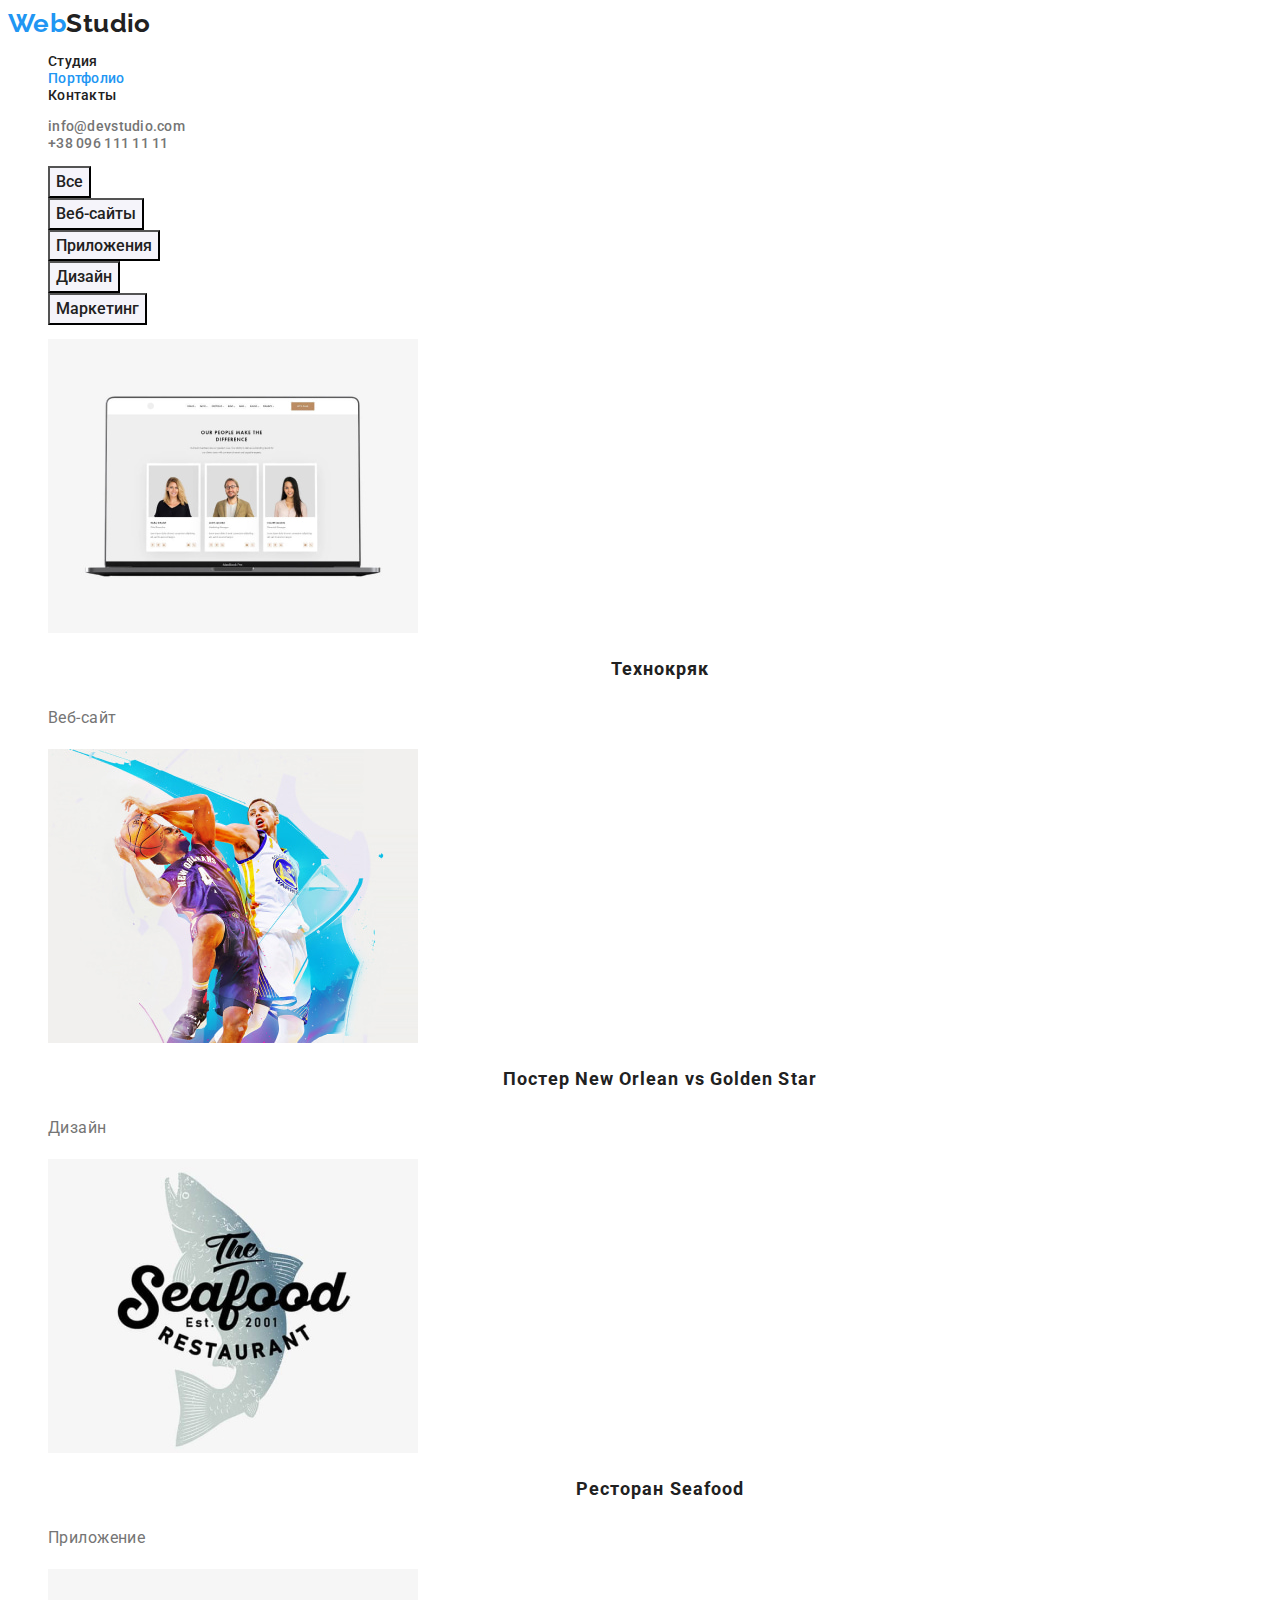
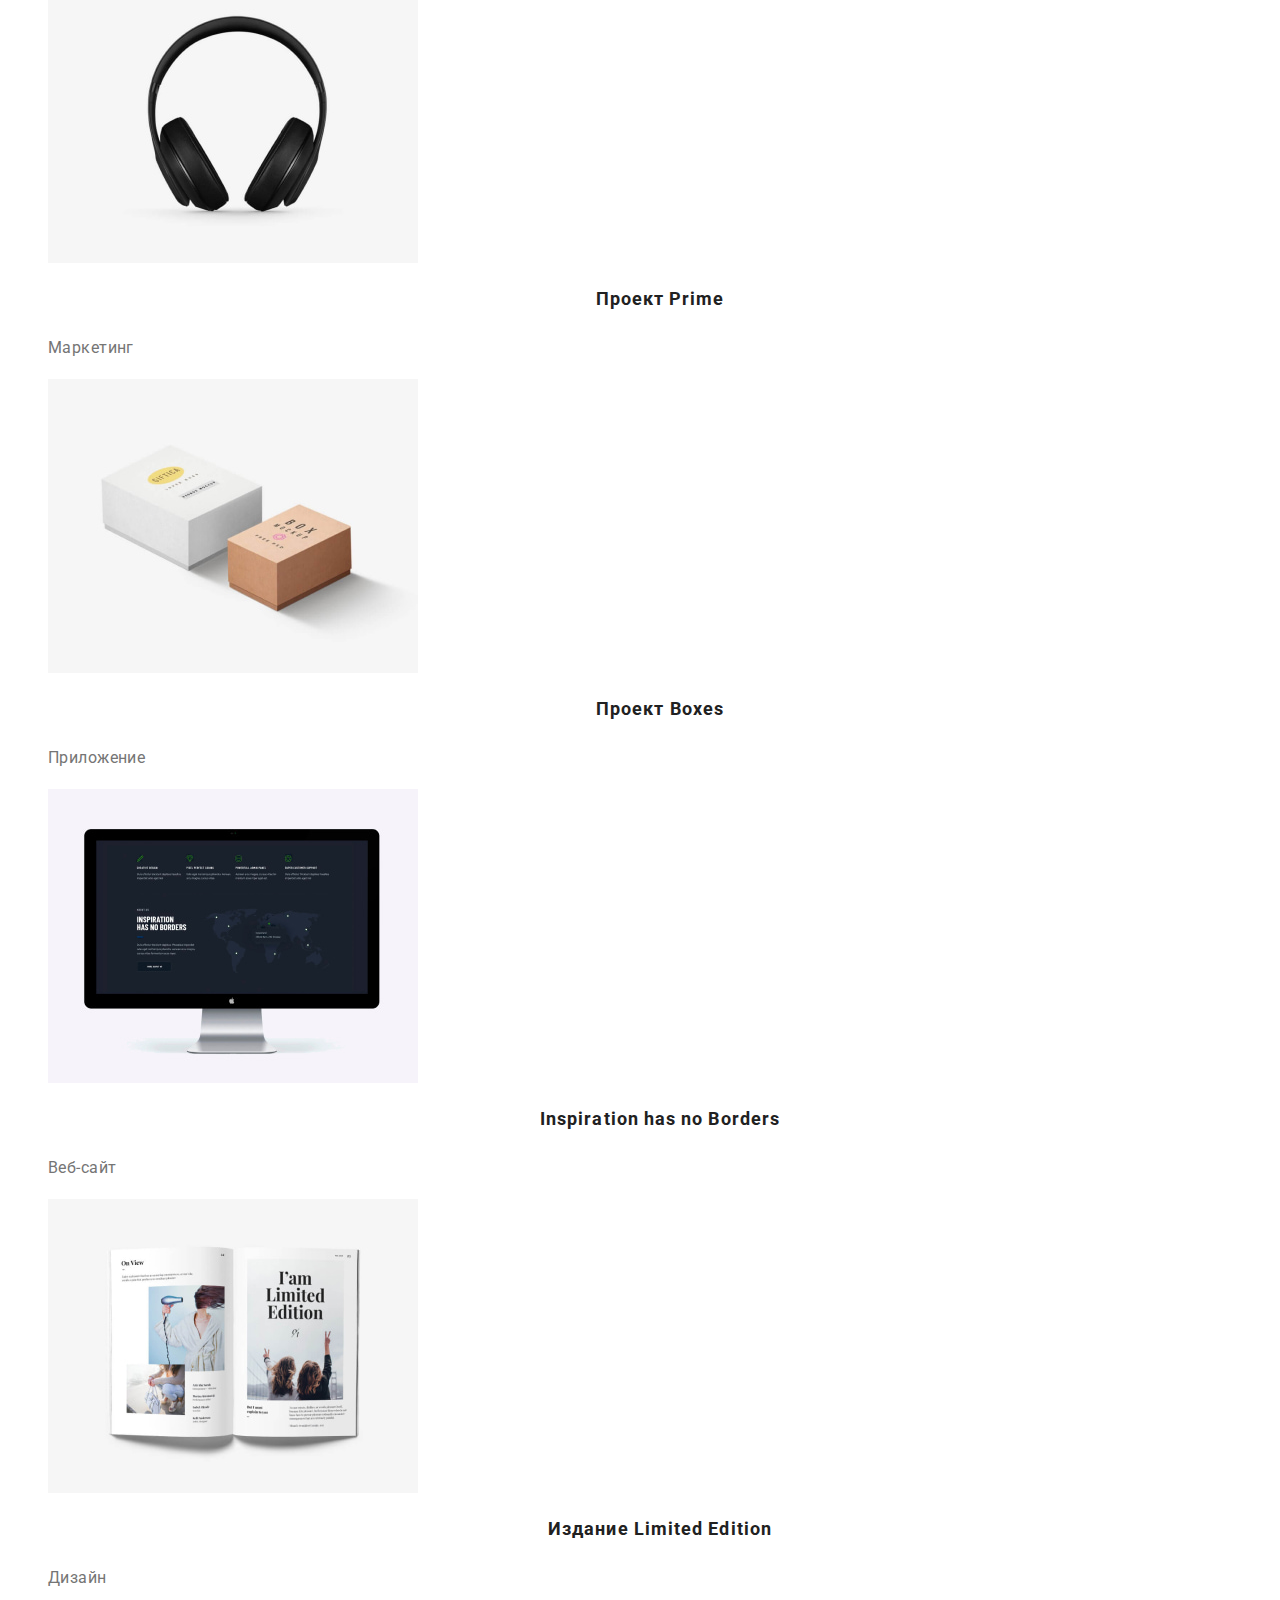
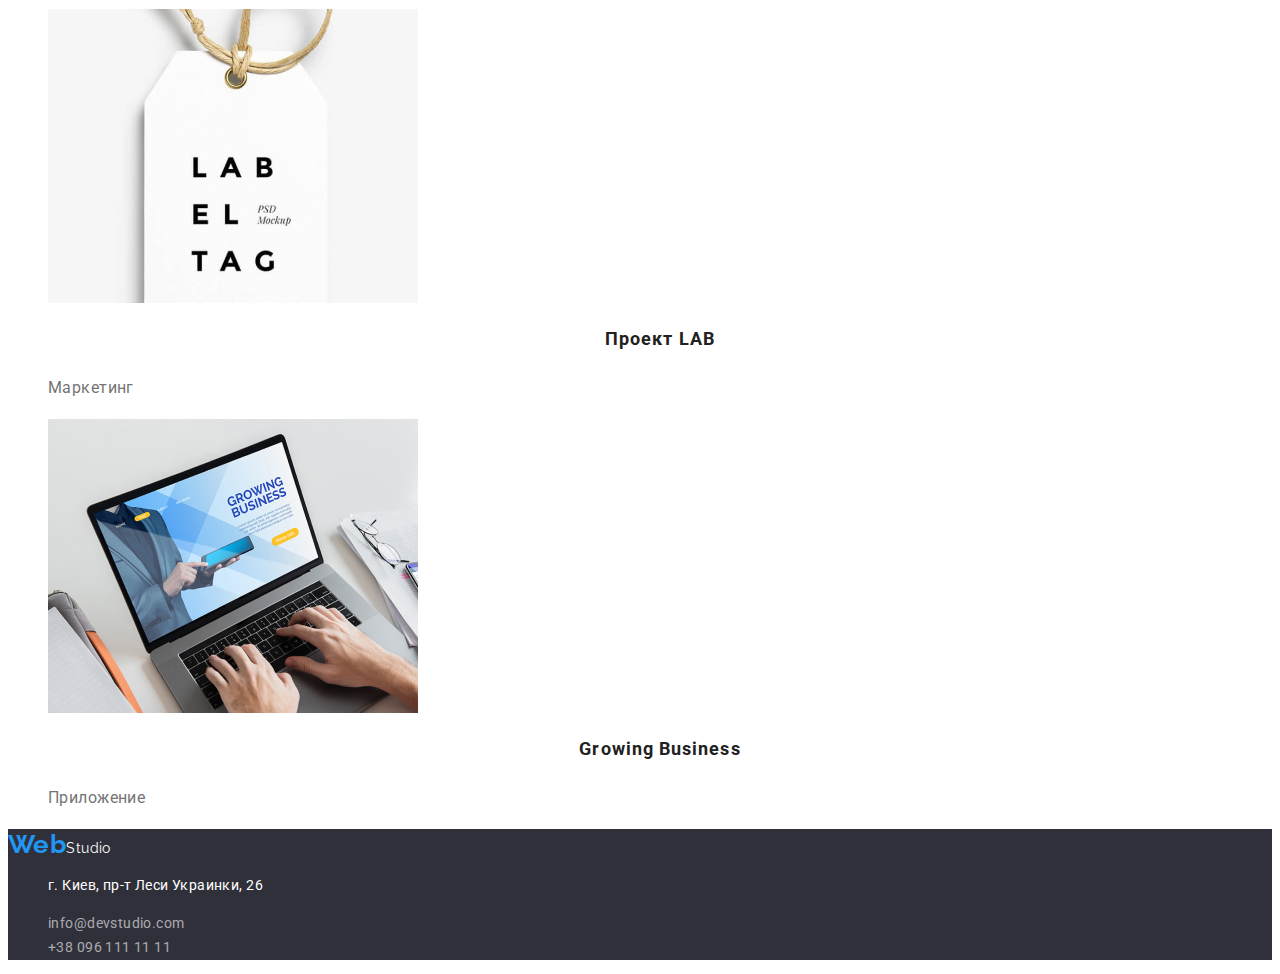
==== portfolio.html @ 13a6a0ce "HW2" ====
<!DOCTYPE html>
<html lang="ru">
<head>
    <meta charset="UTF-8">
    <meta http-equiv="X-UA-Compatible" content="IE=edge">
    <meta name="viewport" content="width=device-width, initial-scale=1.0">
    <title>Document</title>
    <link rel="preconnect" href="https://fonts.googleapis.com">
    <link rel="preconnect" href="https://fonts.gstatic.com" crossorigin>
    <link
        href="https://fonts.googleapis.com/css2?family=Montserrat:wght@400;700&family=Oleo+Script&family=Raleway:wght@700&family=Roboto:wght@400;500;700;900&display=swap"
        rel="stylesheet">
    <link rel="stylesheet" href="./css/style.css">
</head>
<body>
    <header class="page-header">
        <nav>
            <a href="./index.html" class="logo-header"><span class="logo-first-part">Web</span>Studio</a>
            <ul class="site-nav list">
                <li><a href="./index.html" class="link">Студия</a></li>
                <li><a href="" class="link current">Портфолио</a></li>
                <li><a href="" class="link">Контакты</a></li>
            </ul>
        </nav>
        <ul class="auth-nav list">
            <li><a href="mailto:info@devstudio.com" class="primary-button">info@devstudio.com</a></li>
            <li><a href="tel:+380961111111" class="primary-button">+38 096 111 11 11</a></li>
        </ul>
    </header>
    <main>
        <section class="main-section">
            <h1 hidden>Все виды работ</h1>
            <ul class="list">
                <li>
                    <button type="button" class="button-portfolio" >Все</button>
                </li>
                <li>
                    <button type="button" class="button-portfolio">Веб-сайты</button>
                </li>
                <li>
                    <button type="button" class="button-portfolio">Приложения</button>
                </li>
                <li>
                    <button type="button" class="button-portfolio">Дизайн</button>    
                </li>
                <li>
                    <button type="button" class="button-portfolio">Маркетинг</button>
                </li>
            </ul>
            <ul class="portfolio-examples list">
                <li>
                    <a>
                        <img src="./images/portfolio1.jpg" alt="Веб-сайт" width="370" height="294">
                        <h2 class="secondary-title">Технокряк</h2>
                        <p>Веб-сайт</p>
                    </a>
                </li>
                <li>
                    <a>
                        <img src="./images/portfolio2.jpg" alt="Дизайн постера" width="370" height="294">
                        <h2 class="secondary-title">Постер New Orlean vs Golden Star</h2>
                        <p>Дизайн</p>
                    </a>
                </li>
                <li>
                    <a>
                        <img src="./images/portfolio3.jpg" alt="Лого ресторана" width="370" height="294">
                        <h2 class="secondary-title">Ресторан Seafood</h2>
                        <p>Приложение</p>
                    </a>
                </li>
                <li>
                    <a>
                        <img src="./images/portfolio4.jpg" alt="Наушники" width="370" height="294">
                        <h2 class="secondary-title">Проект Prime</h2>
                        <p>Маркетинг</p>
                    </a>
                </li>
                <li>
                    <a>
                        <img src="./images/portfolio5.jpg" alt="Две коробки" width="370" height="294">
                        <h2 class="secondary-title">Проект Boxes</h2>
                        <p>Приложение</p>
                    </a>
                </li>
                <li>
                    <a>
                        <img src="./images/portfolio6.jpg" alt="Веб-сайт на экране" width="370" height="294">
                        <h2 class="secondary-title" lang="en">Inspiration has no Borders</h2>
                        <p>Веб-сайт</p>
                    </a>
                </li>
                <li>
                    <a>
                        <img src="./images/portfolio7.jpg" alt="Книга с илюстрациями" width="370" height="294">
                        <h2 class="secondary-title">Издание Limited Edition</h2>
                        <p>Дизайн</p>
                    </a>
                </li>
                <li>
                    <a>
                        <img src="./images/portfolio8.jpg" alt="Лого проекта" width="370" height="294">
                        <h2 class="secondary-title">Проект LAB</h2>
                        <p>Маркетинг</p>
                    </a>
                </li>
                <li>
                    <a>
                        <img src="./images/portfolio9.jpg" alt="Экран с видом приложения" width="370" height="294">
                        <h2 class="secondary-title" lang="en">Growing Business</h2>
                        <p>Приложение</p>
                    </a>
                </li>
            </ul>
        </section>
    </main>
    <footer class="page-footer">
        <a href="/" class="logo-footer"> <span class="logo-first-part">Web</span>Studio</a>
        <address>
            <ul class="address list">
                <li>
                    <p>г. Киев, пр-т Леси Украинки, 26</p>
                </li>
                <li><a href="mailto:info@devstudio.com" class="link">info@devstudio.com</a></li>
                <li><a href="tel:+380961111111" class="link">+38 096 111 11 11</a></li>
            </ul>
        </address>
    </footer>
</body>
</html>
---- css/style.css ----
/* Колір лого  color: #2196F3;*/
/* Колір в  посилань хедері 
color: #2196F3;       color: #757575;*/
/* Бекграунд background: #E5E5E5; background: #2F303A; */
/* Колір h1  color: #FFFFFF; */
/* Колір посилань у футері color: rgba(255, 255, 255, 0.6); */



:root {
  --primary-text-color: #757575;
  --title-text-color: #212121;
  --accent-color: #2196F3;
  --main-background-color: #FFFFFF;
  --grey-background-color: #2F303A;
  --button-background-color: #188CE8;
  --secondary-white-background-color: #F5F4FA;
}

body {
  color: var(--primary-text-color);
  background: var(--main-background-color);
  font-family: Roboto, sans-serif;
  font-size: 14px;
  letter-spacing: 0.03em;
  
}

.list, .list a, .page-footer a, .page-header a {
  list-style: none;
  text-decoration: none;
}


.page-header {
  background: var(--main-background-color);
}

.logo-header {
  color: var(--title-text-color);
 font-family: Raleway, sans-serif;
 font-weight: 700;
 font-size: 26px;
 line-height: 1.19;

}

.logo-first-part {
  color: var(--accent-color);
  font-family: Raleway, sans-serif;
  font-weight: 700;
  font-size: 26px;
  line-height: 1.19;  
}

.site-nav a {
 color: var(--title-text-color);
 font-weight: 500;
 line-height: 1.14;
 letter-spacing: 0.02em;
}

.site-nav .link.current {
  color: var(--accent-color);
}

.link:hover,
.link:focus {
  color: var(--accent-color);
}

.auth-nav a {
  color: var(--primary-text-color);
  font-weight: 500;
  letter-spacing: 0.02em;
}

.primary-button {
  color: var(--primary-text-color);
  font-family: inherit;
  font-weight: 500;
  font-size: 14;
  line-height: 1.14;
  letter-spacing: 0.02em;
}

.primary-button:hover,
.primary-button:focus {
  cursor: pointer;
  color: var(--accent-color);
}
/*Hero section*/

.hero-section{
  background: var(--grey-background-color);
}

.hero-title {
  color: var(--main-background-color);
  font-weight: 900;
  font-size: 44px;
  line-height: 1.36;
  text-align: center;
  letter-spacing: 0.06em;
  text-transform: uppercase;
}

.secondary-button {
  cursor: pointer;
  
  color: var(--main-background-color);
  background-color: var(--accent-color);
  font-family: inherit;
  font-weight: 700;
  font-size: 16px;
  line-height: 1.88;
  letter-spacing: 0.06em;
}

.secondary-button:hover{
  color: var(--main-background-color);
  background-color: var(--button-background-color);
  font-family: inherit;
}

/*Other sections*/

.secondary-title, .third-title {
  color: var(--title-text-color);
}

.secondary-title {
  font-weight: 700;
  font-size: 36px;
  line-height: 1.17;
  text-align: center;
}

.main-section .third-title{
  font-weight: 700;
 line-height: 16px;
 text-transform: uppercase;
}

.main-section p {
  line-height: 1.71;

}

.fourth-section {
  background: var(--secondary-white-background-color);
}

.team-list li {
  background: var(--main-background-color);
}

.fourth-section .third-title {
  font-weight: 500;
  font-size: 16px;
  line-height: 1.19;
  
}

.fourth-section p {
  font-size: 16px;
  line-height: 1.19;
  
}

.page-footer {
  background: var(--grey-background-color);
}

.address p {
 color: var(--main-background-color);
 line-height: 1.71;
}

.address a {
  color: rgba(255, 255, 255, 0.6);
  line-height: 1.71;
}

address {
  font-style: normal;
}

.logo-footer {
  color: var(--main-background-color);
  font-family: Raleway, sans-serif;
}


/*Portfolio*/

.button-portfolio {
  cursor: pointer;

  color: var(--title-text-color);
  background: var(--secondary-white-background-color);
  font-family: inherit;
  font-weight: 500;
  font-size: 16px;
  line-height: 1.62;
  text-align: center;
  
}

.portfolio-examples li {
  background: var(--main-background-color);
}

.portfolio-examples .secondary-title {
  font-weight: 700;
  font-size: 18px;
  line-height: 2;
  letter-spacing: 0.06em;
}

.portfolio-examples p {
  font-size: 16px;
  line-height: 1.88;
 
}
 
.button-portfolio:hover {
  color: var(--main-background-color);
  background-color: var(--accent-color);
}
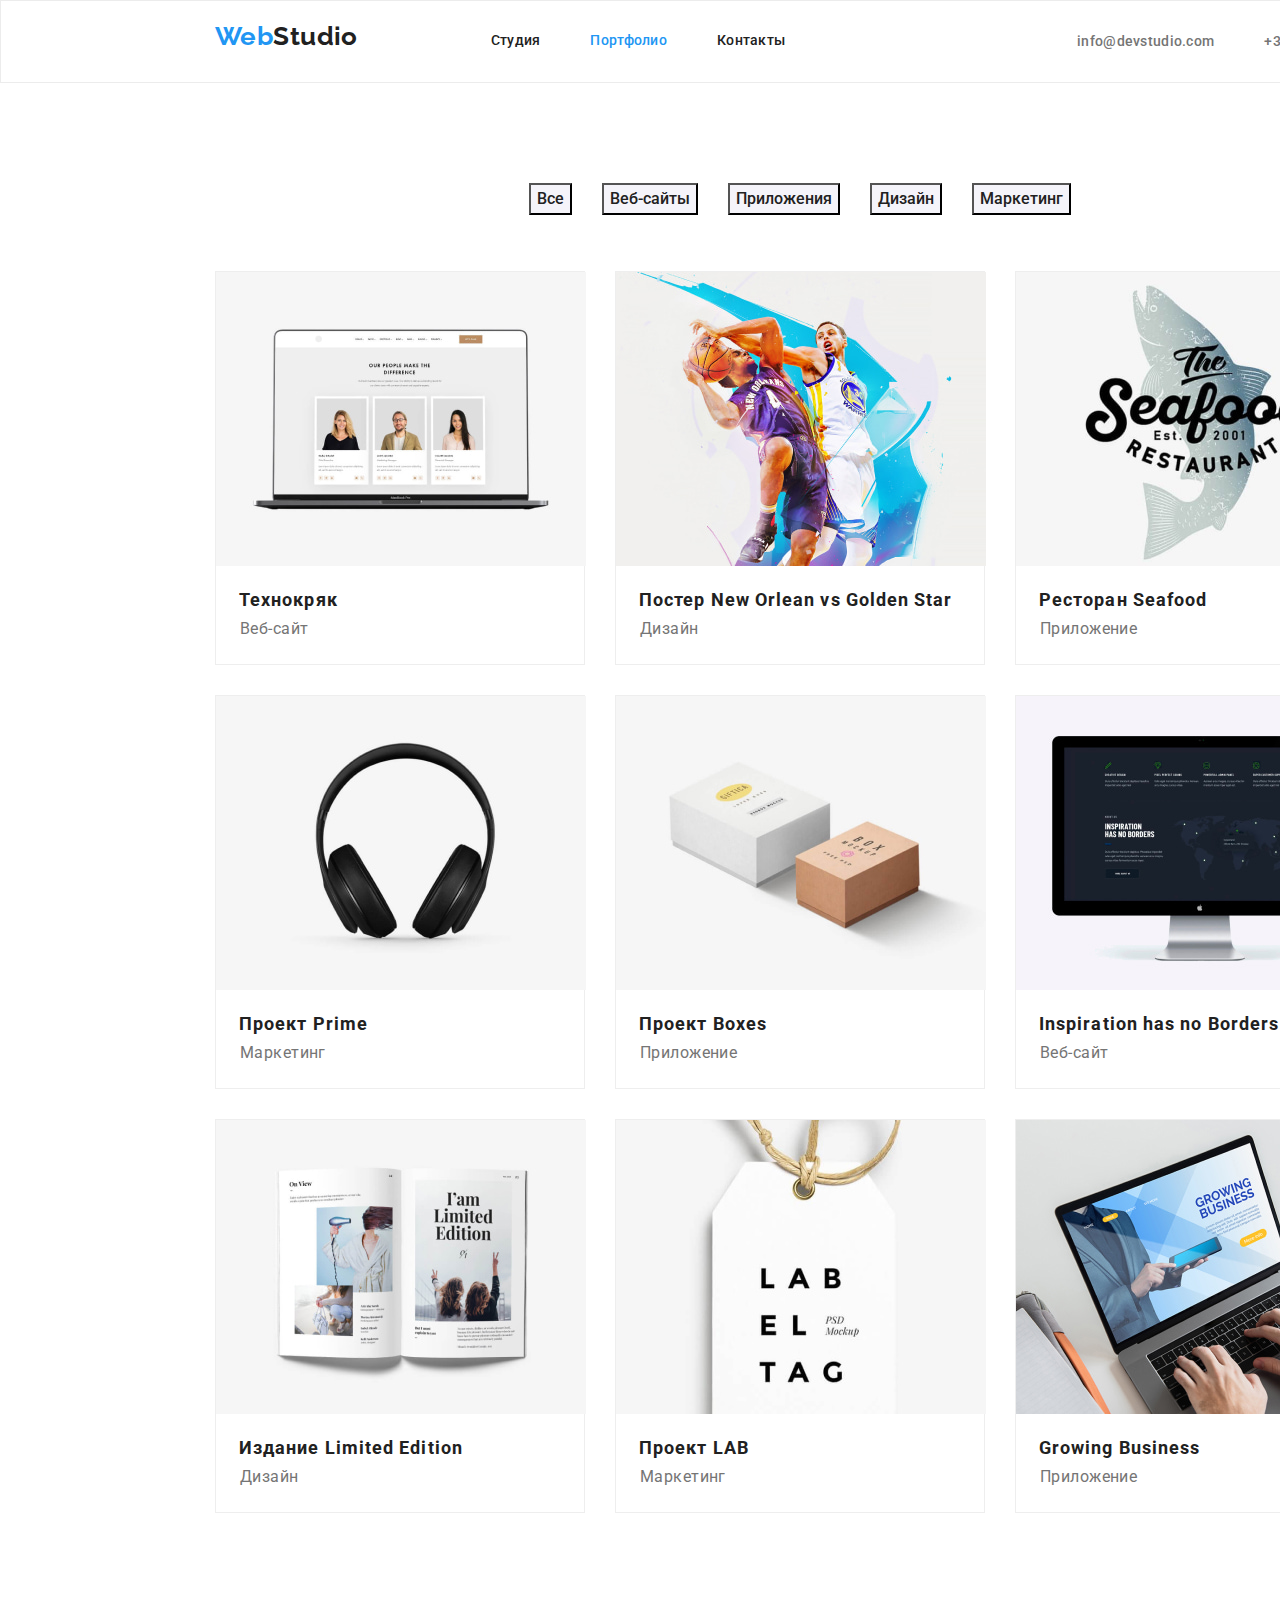
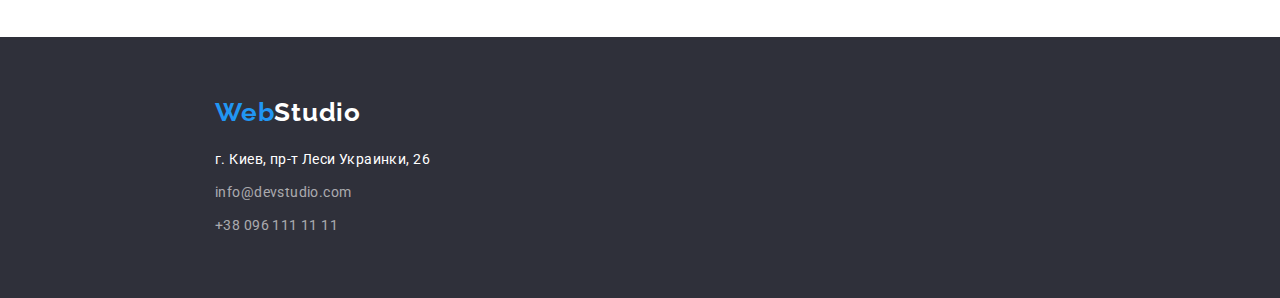
==== commit c22adccf: "Third hometask" ====
--- a/portfolio.html
+++ b/portfolio.html
@@ -7,120 +7,125 @@
     <title>Document</title>
     <link rel="preconnect" href="https://fonts.googleapis.com">
     <link rel="preconnect" href="https://fonts.gstatic.com" crossorigin>
-    <link
-        href="https://fonts.googleapis.com/css2?family=Montserrat:wght@400;700&family=Oleo+Script&family=Raleway:wght@700&family=Roboto:wght@400;500;700;900&display=swap"
-        rel="stylesheet">
+    <link href="https://fonts.googleapis.com/css2?family=Montserrat:wght@400;700&family=Raleway:wght@700&family=Roboto:wght@400;500;700;900&display=swap" rel="stylesheet">
+    <link rel="stylesheet" href="https://cdnjs.cloudflare.com/ajax/libs/modern-normalize/1.1.0/modern-normalize.min.css"
+        integrity="sha512-wpPYUAdjBVSE4KJnH1VR1HeZfpl1ub8YT/NKx4PuQ5NmX2tKuGu6U/JRp5y+Y8XG2tV+wKQpNHVUX03MfMFn9Q=="
+        crossorigin="anonymous" referrerpolicy="no-referrer" />
     <link rel="stylesheet" href="./css/style.css">
 </head>
 <body>
     <header class="page-header">
-        <nav>
-            <a href="./index.html" class="logo-header"><span class="logo-first-part">Web</span>Studio</a>
-            <ul class="site-nav list">
-                <li><a href="./index.html" class="link">Студия</a></li>
-                <li><a href="" class="link current">Портфолио</a></li>
-                <li><a href="" class="link">Контакты</a></li>
-            </ul>
-        </nav>
-        <ul class="auth-nav list">
-            <li><a href="mailto:info@devstudio.com" class="primary-button">info@devstudio.com</a></li>
-            <li><a href="tel:+380961111111" class="primary-button">+38 096 111 11 11</a></li>
-        </ul>
+                    <div class="container">
+                        <nav>
+                            <a href="./index.html" class="logo-header"><span class="logo-first-part">Web</span>Studio</a>
+                            <ul class="site-nav list">
+                                <li class="header-link"><a href="./index.html" class="link">Студия</a></li>
+                                <li class="header-link"><a href="" class="link current">Портфолио</a></li>
+                                <li class="header-link"><a href="" class="link">Контакты</a></li>
+                            </ul>
+                        </nav>
+                        <ul class="auth-nav list">
+                            <li class="auth-link"><a href="mailto:info@devstudio.com" class="primary-button">info@devstudio.com</a></li>
+                            <li class="auth-link"><a href="tel:+380961111111" class="primary-button">+38 096 111 11 11</a></li>
+                        </ul>
+                    </div>
     </header>
     <main>
-        <section class="main-section">
+        <section class="main-section portfolio">
             <h1 hidden>Все виды работ</h1>
-            <ul class="list">
-                <li>
-                    <button type="button" class="button-portfolio" >Все</button>
-                </li>
-                <li>
-                    <button type="button" class="button-portfolio">Веб-сайты</button>
-                </li>
-                <li>
-                    <button type="button" class="button-portfolio">Приложения</button>
-                </li>
-                <li>
-                    <button type="button" class="button-portfolio">Дизайн</button>    
-                </li>
-                <li>
-                    <button type="button" class="button-portfolio">Маркетинг</button>
-                </li>
-            </ul>
-            <ul class="portfolio-examples list">
-                <li>
-                    <a>
-                        <img src="./images/portfolio1.jpg" alt="Веб-сайт" width="370" height="294">
-                        <h2 class="secondary-title">Технокряк</h2>
-                        <p>Веб-сайт</p>
-                    </a>
-                </li>
-                <li>
-                    <a>
-                        <img src="./images/portfolio2.jpg" alt="Дизайн постера" width="370" height="294">
-                        <h2 class="secondary-title">Постер New Orlean vs Golden Star</h2>
-                        <p>Дизайн</p>
-                    </a>
-                </li>
-                <li>
-                    <a>
-                        <img src="./images/portfolio3.jpg" alt="Лого ресторана" width="370" height="294">
-                        <h2 class="secondary-title">Ресторан Seafood</h2>
-                        <p>Приложение</p>
-                    </a>
-                </li>
-                <li>
-                    <a>
-                        <img src="./images/portfolio4.jpg" alt="Наушники" width="370" height="294">
-                        <h2 class="secondary-title">Проект Prime</h2>
-                        <p>Маркетинг</p>
-                    </a>
-                </li>
-                <li>
-                    <a>
-                        <img src="./images/portfolio5.jpg" alt="Две коробки" width="370" height="294">
-                        <h2 class="secondary-title">Проект Boxes</h2>
-                        <p>Приложение</p>
-                    </a>
-                </li>
-                <li>
-                    <a>
-                        <img src="./images/portfolio6.jpg" alt="Веб-сайт на экране" width="370" height="294">
-                        <h2 class="secondary-title" lang="en">Inspiration has no Borders</h2>
-                        <p>Веб-сайт</p>
-                    </a>
-                </li>
-                <li>
-                    <a>
-                        <img src="./images/portfolio7.jpg" alt="Книга с илюстрациями" width="370" height="294">
-                        <h2 class="secondary-title">Издание Limited Edition</h2>
-                        <p>Дизайн</p>
-                    </a>
-                </li>
-                <li>
-                    <a>
-                        <img src="./images/portfolio8.jpg" alt="Лого проекта" width="370" height="294">
-                        <h2 class="secondary-title">Проект LAB</h2>
-                        <p>Маркетинг</p>
-                    </a>
-                </li>
-                <li>
-                    <a>
-                        <img src="./images/portfolio9.jpg" alt="Экран с видом приложения" width="370" height="294">
-                        <h2 class="secondary-title" lang="en">Growing Business</h2>
-                        <p>Приложение</p>
-                    </a>
-                </li>
-            </ul>
+            <div class="container">
+                <ul class="list portfolio">
+                    <li class="work-list">
+                        <button type="button" class="button-portfolio">Все</button>
+                    </li>
+                    <li class="work-list">
+                        <button type="button" class="button-portfolio">Веб-сайты</button>
+                    </li>
+                    <li class="work-list">
+                        <button type="button" class="button-portfolio">Приложения</button>
+                    </li>
+                    <li class="work-list">
+                        <button type="button" class="button-portfolio">Дизайн</button>
+                    </li>
+                    <li class="work-list">
+                        <button type="button" class="button-portfolio">Маркетинг</button>
+                    </li>
+                </ul>
+            </div>
+            <div class="container">
+                <ul class="portfolio-examples list">
+                    <li class="portfolio-item">
+                        <a>
+                            <img src="./images/portfolio1.jpg" alt="Веб-сайт" width="370" height="294">
+                            <h2 class="secondary-title portfolio">Технокряк</h2>
+                            <p>Веб-сайт</p>
+                        </a>
+                    </li>
+                    <li class="portfolio-item">
+                        <a>
+                            <img src="./images/portfolio2.jpg" alt="Дизайн постера" width="370" height="294">
+                            <h2 class="secondary-title portfolio">Постер New Orlean vs Golden Star</h2>
+                            <p>Дизайн</p>
+                        </a>
+                    </li>
+                    <li class="portfolio-item">
+                        <a>
+                            <img src="./images/portfolio3.jpg" alt="Лого ресторана" width="370" height="294">
+                            <h2 class="secondary-title portfolio">Ресторан Seafood</h2>
+                            <p>Приложение</p>
+                        </a>
+                    </li>
+                    <li class="portfolio-item">
+                        <a>
+                            <img src="./images/portfolio4.jpg" alt="Наушники" width="370" height="294">
+                            <h2 class="secondary-title portfolio">Проект Prime</h2>
+                            <p>Маркетинг</p>
+                        </a>
+                    </li>
+                    <li class="portfolio-item">
+                        <a>
+                            <img src="./images/portfolio5.jpg" alt="Две коробки" width="370" height="294">
+                            <h2 class="secondary-title portfolio">Проект Boxes</h2>
+                            <p>Приложение</p>
+                        </a>
+                    </li>
+                    <li class="portfolio-item">
+                        <a>
+                            <img src="./images/portfolio6.jpg" alt="Веб-сайт на экране" width="370" height="294">
+                            <h2 class="secondary-title portfolio" lang="en">Inspiration has no Borders</h2>
+                            <p>Веб-сайт</p>
+                        </a>
+                    </li>
+                    <li class="portfolio-item">
+                        <a>
+                            <img src="./images/portfolio7.jpg" alt="Книга с илюстрациями" width="370" height="294">
+                            <h2 class="secondary-title portfolio">Издание Limited Edition</h2>
+                            <p>Дизайн</p>
+                        </a>
+                    </li>
+                    <li class="portfolio-item">
+                        <a>
+                            <img src="./images/portfolio8.jpg" alt="Лого проекта" width="370" height="294">
+                            <h2 class="secondary-title portfolio">Проект LAB</h2>
+                            <p>Маркетинг</p>
+                        </a>
+                    </li>
+                    <li class="portfolio-item">
+                        <a>
+                            <img src="./images/portfolio9.jpg" alt="Экран с видом приложения" width="370" height="294">
+                            <h2 class="secondary-title portfolio" lang="en">Growing Business</h2>
+                            <p>Приложение</p>
+                        </a>
+                    </li>
+                </ul>
+            </div>
         </section>
     </main>
     <footer class="page-footer">
         <a href="/" class="logo-footer"> <span class="logo-first-part">Web</span>Studio</a>
         <address>
             <ul class="address list">
-                <li>
-                    <p>г. Киев, пр-т Леси Украинки, 26</p>
-                </li>
+                <li><p>г. Киев, пр-т Леси Украинки, 26</p></li>
                 <li><a href="mailto:info@devstudio.com" class="link">info@devstudio.com</a></li>
                 <li><a href="tel:+380961111111" class="link">+38 096 111 11 11</a></li>
             </ul>
--- a/css/style.css
+++ b/css/style.css
@@ -6,6 +6,15 @@
 /* Колір посилань у футері color: rgba(255, 255, 255, 0.6); */
 
 
+html {
+  box-sizing: border-box;
+}
+
+*,
+*::before,
+*::after {
+  box-sizing: inherit;
+}
 
 :root {
   --primary-text-color: #757575;
@@ -18,6 +27,8 @@
 }
 
 body {
+  margin: 0;
+  width: 1600px;
   color: var(--primary-text-color);
   background: var(--main-background-color);
   font-family: Roboto, sans-serif;
@@ -26,23 +37,43 @@
   
 }
 
-.list, .list a, .page-footer a, .page-header a {
-  list-style: none;
-  text-decoration: none;
-}
-
+ul,
+p {
+  margin: 0;
+}
 
 .page-header {
+  border: 1px solid #ECECEC;
   background: var(--main-background-color);
 }
 
+.container.header {
+  display: flex;
+  justify-content: center;
+  width: 1200px;
+  padding-left: 15px;
+  padding-right: 15px;
+  margin-left: auto;
+  margin-right: auto;
+  margin-bottom: 0;
+  align-items: center;
+} 
+
+nav {
+  display: flex;
+  align-items: baseline;
+} 
+
 .logo-header {
+  display: block;
+  margin-right: 93px;
+  margin-bottom: 25px;
+
   color: var(--title-text-color);
- font-family: Raleway, sans-serif;
- font-weight: 700;
- font-size: 26px;
- line-height: 1.19;
-
+  font-family: Raleway, sans-serif;
+  font-weight: 700;
+  font-size: 26px;
+  line-height: 1.19;
 }
 
 .logo-first-part {
@@ -50,14 +81,29 @@
   font-family: Raleway, sans-serif;
   font-weight: 700;
   font-size: 26px;
-  line-height: 1.19;  
-}
-
-.site-nav a {
- color: var(--title-text-color);
- font-weight: 500;
- line-height: 1.14;
- letter-spacing: 0.02em;
+  line-height: 1.19;
+}
+
+.site-nav {
+  display: flex;
+}
+
+.site-nav .header-link {
+  margin-right: 50px;
+}
+
+.site-nav .header-link:last-child {
+  margin-right: 0;
+}
+
+.site-nav .link {
+  display: block;
+  padding-top: 32px;
+  padding-bottom: 32px;
+  color: var(--title-text-color);
+  font-weight: 500;
+  line-height: 1.14;
+  letter-spacing: 0.02em;
 }
 
 .site-nav .link.current {
@@ -69,7 +115,32 @@
   color: var(--accent-color);
 }
 
-.auth-nav a {
+.list,
+.list a,
+.page-footer a,
+.page-header a {
+  list-style: none;
+  text-decoration: none;
+}
+
+.auth-nav {
+  display: flex;
+  margin-left: auto;
+}
+
+.auth-link {
+  margin-right: 50px;
+  margin-top: 0;
+  margin-bottom: 0;
+  padding-top: 32px;
+  padding-bottom: 32px;
+}
+
+.auth-link:last-child {
+  margin-right: 0;
+}
+
+.auth-nav .primary-button {
   color: var(--primary-text-color);
   font-weight: 500;
   letter-spacing: 0.02em;
@@ -88,14 +159,35 @@
 .primary-button:focus {
   cursor: pointer;
   color: var(--accent-color);
-}
+  padding-top: 32px;
+  padding-bottom: 32px;
+  
+}
+
+.main-nav {
+  background-color: aquamarine;
+  display: co;
+  align-items: center;
+  width: 1200px;
+  padding-left: 15px;
+  padding-right: 15px;
+}
+
 /*Hero section*/
 
-.hero-section{
+.hero-section {
+  padding-top: 200px;
   background: var(--grey-background-color);
 }
 
 .hero-title {
+  display: inline-block;
+  margin-top: 0;
+  margin-bottom: 30px;
+  margin-left: 452px;
+  margin-right: 452px;
+  text-align: center;
+
   color: var(--main-background-color);
   font-weight: 900;
   font-size: 44px;
@@ -103,10 +195,15 @@
   text-align: center;
   letter-spacing: 0.06em;
   text-transform: uppercase;
+  width: 696px;
 }
 
 .secondary-button {
+  margin-bottom: 200px;
+  margin-left: 700px;
+  margin-right: 700px;
   cursor: pointer;
+  border-radius: 4px;
   
   color: var(--main-background-color);
   background-color: var(--accent-color);
@@ -125,51 +222,178 @@
 
 /*Other sections*/
 
+.main-section.points {
+  padding-top: 94px;
+}
+
+.container {
+  display: flex;
+  justify-content: center;
+  width: 1200px;
+  padding-left: 15px;
+  padding-right: 15px;
+  margin-left: auto;
+  margin-right: auto;
+}
+
 .secondary-title, .third-title {
   color: var(--title-text-color);
 }
 
+.main-section .third-title {
+  font-weight: 700;
+  font-size: 14px;
+  line-height: 1.14;
+  text-transform: uppercase;
+
+}
+
+.third-title {
+  margin-top: 0;
+  margin-bottom: 10px;
+}
+
+.third-title:not(:last-child) {
+  margin-right: 30px;
+}
+
+.main-section .second-item {
+  line-height: 1.71;
+  margin-bottom: 94px;
+}
+
+.main-section .point {
+  display: flex;
+ margin-left: 0;
+ padding-left: 0;
+}
+
+.specifics {
+  width: 270px;
+  margin-right: 30px;
+  margin-left: 0;
+}
+
+.specifics:last-child {
+  margin-right: 0;
+}
 .secondary-title {
+  
   font-weight: 700;
   font-size: 36px;
   line-height: 1.17;
   text-align: center;
-}
-
-.main-section .third-title{
-  font-weight: 700;
- line-height: 16px;
- text-transform: uppercase;
-}
-
-.main-section p {
-  line-height: 1.71;
-
-}
+  width: 376px;
+  margin-top: 0;
+  margin-bottom: 50px;
+  margin-left: auto;
+  margin-right: auto;
+ /*margin-left: 612px;
+margin-right: 612px;
+padding-top: 94px;*/
+}
+
+.list.works {
+  padding: 0;
+  display: flex;
+  margin-left: auto;
+  margin-right: auto;
+}
+
+.list img {
+  margin-right: 30px;
+  margin-bottom:30px;
+}
+
+/*Fourth section*/
 
 .fourth-section {
+  padding-top: 94px;
   background: var(--secondary-white-background-color);
 }
 
+.secondary-title.studiia {
+ margin-top: 0;
+ margin-bottom: 50px;
+ margin-left: 668px;
+ margin-right: 668px;
+ width: 264px;
+
+}
+
+.team-list {
+  display: flex;
+  padding:0;
+}
+
 .team-list li {
+  margin-bottom: 94px;
+}
+
+.employee {
+  padding-top: 0;
+  width: 270px;
+  margin-top: 0;
+  margin-right: 30px;
   background: var(--main-background-color);
+  text-align: center;
+}
+
+.employee:last-child {
+  margin-right: 0;
 }
 
 .fourth-section .third-title {
   font-weight: 500;
   font-size: 16px;
   line-height: 1.19;
-  
+  margin-top: 0;
+  margin-bottom: 10px;
 }
 
 .fourth-section p {
   font-size: 16px;
   line-height: 1.19;
+  margin-bottom: 10px;
   
 }
 
+
+/*Footer*/
+
 .page-footer {
+  padding-top: 60px;
   background: var(--grey-background-color);
+}
+
+.logo-footer {
+  display: inline-block;
+  font-weight: 700;
+  font-size: 26px;
+  line-height: 1.19;
+  letter-spacing: 0.03em;
+  width: 145px;
+  margin-bottom: 20px;
+  margin-left: 215px;
+  margin-right: 1240px;
+  color: var(--main-background-color);
+  font-family: Raleway, sans-serif;
+}
+
+address {
+  font-style: normal;
+
+}
+
+.address {
+  padding-left: 0;
+  margin-top: 0;
+  margin-left: 215px;
+  margin-right: 1154px;
+  padding-bottom: 60px;
+}
+.address li:not(:last-child){
+  margin-bottom: 9px;
 }
 
 .address p {
@@ -177,23 +401,16 @@
  line-height: 1.71;
 }
 
-.address a {
+.address a { 
   color: rgba(255, 255, 255, 0.6);
   line-height: 1.71;
 }
 
-address {
-  font-style: normal;
-}
-
-.logo-footer {
-  color: var(--main-background-color);
-  font-family: Raleway, sans-serif;
-}
-
-
 /*Portfolio*/
 
+.main-section.portfolio {
+  padding-top: 100px;
+}
 .button-portfolio {
   cursor: pointer;
 
@@ -206,8 +423,53 @@
   text-align: center;
   
 }
+.list.portfolio {
+  display: flex;
+  justify-content: center;
+  padding-left: 0;
+  margin-left: auto;
+  margin-right: auto;
+
+}
+
+.work-list {
+  margin-right: 30px;
+  margin-bottom: 56px;
+  border-radius: 4px;
+}
+.work-list:last-child{
+  margin-right: 0;
+}
+
+.portfolio-examples.list {
+  display: flex;
+  flex-wrap: wrap;
+  justify-content: center;
+  padding: 0;
+  margin-bottom: 94px;
+
+}
+
+.portfolio-item {
+  margin-top: 0;
+  margin-right: 30px;
+  margin-bottom: 30px;
+  width: 370px;
+  border: 1px solid #EEEEEE
+}
+
+.portfolio-item:nth-child(3n){
+  margin-right: 0px;
+}
+
+.portfolio-item img {
+  margin-right: 0;
+  width: 370px;
+  margin-bottom: 20px;
+}
 
 .portfolio-examples li {
+  width: 370px;
   background: var(--main-background-color);
 }
 
@@ -221,9 +483,23 @@
 .portfolio-examples p {
   font-size: 16px;
   line-height: 1.88;
+  margin-bottom: 20px;
+  margin-left: 24px;
  
+  width: 322px;
 }
  
+.secondary-title.portfolio {
+
+  font-weight: 700;
+  font-size: 18px;
+  line-height: 1.17;
+  width: 322px;
+  margin-top: 0;
+  margin-bottom: 4px;
+  text-align: left;
+}
+
 .button-portfolio:hover {
   color: var(--main-background-color);
   background-color: var(--accent-color);
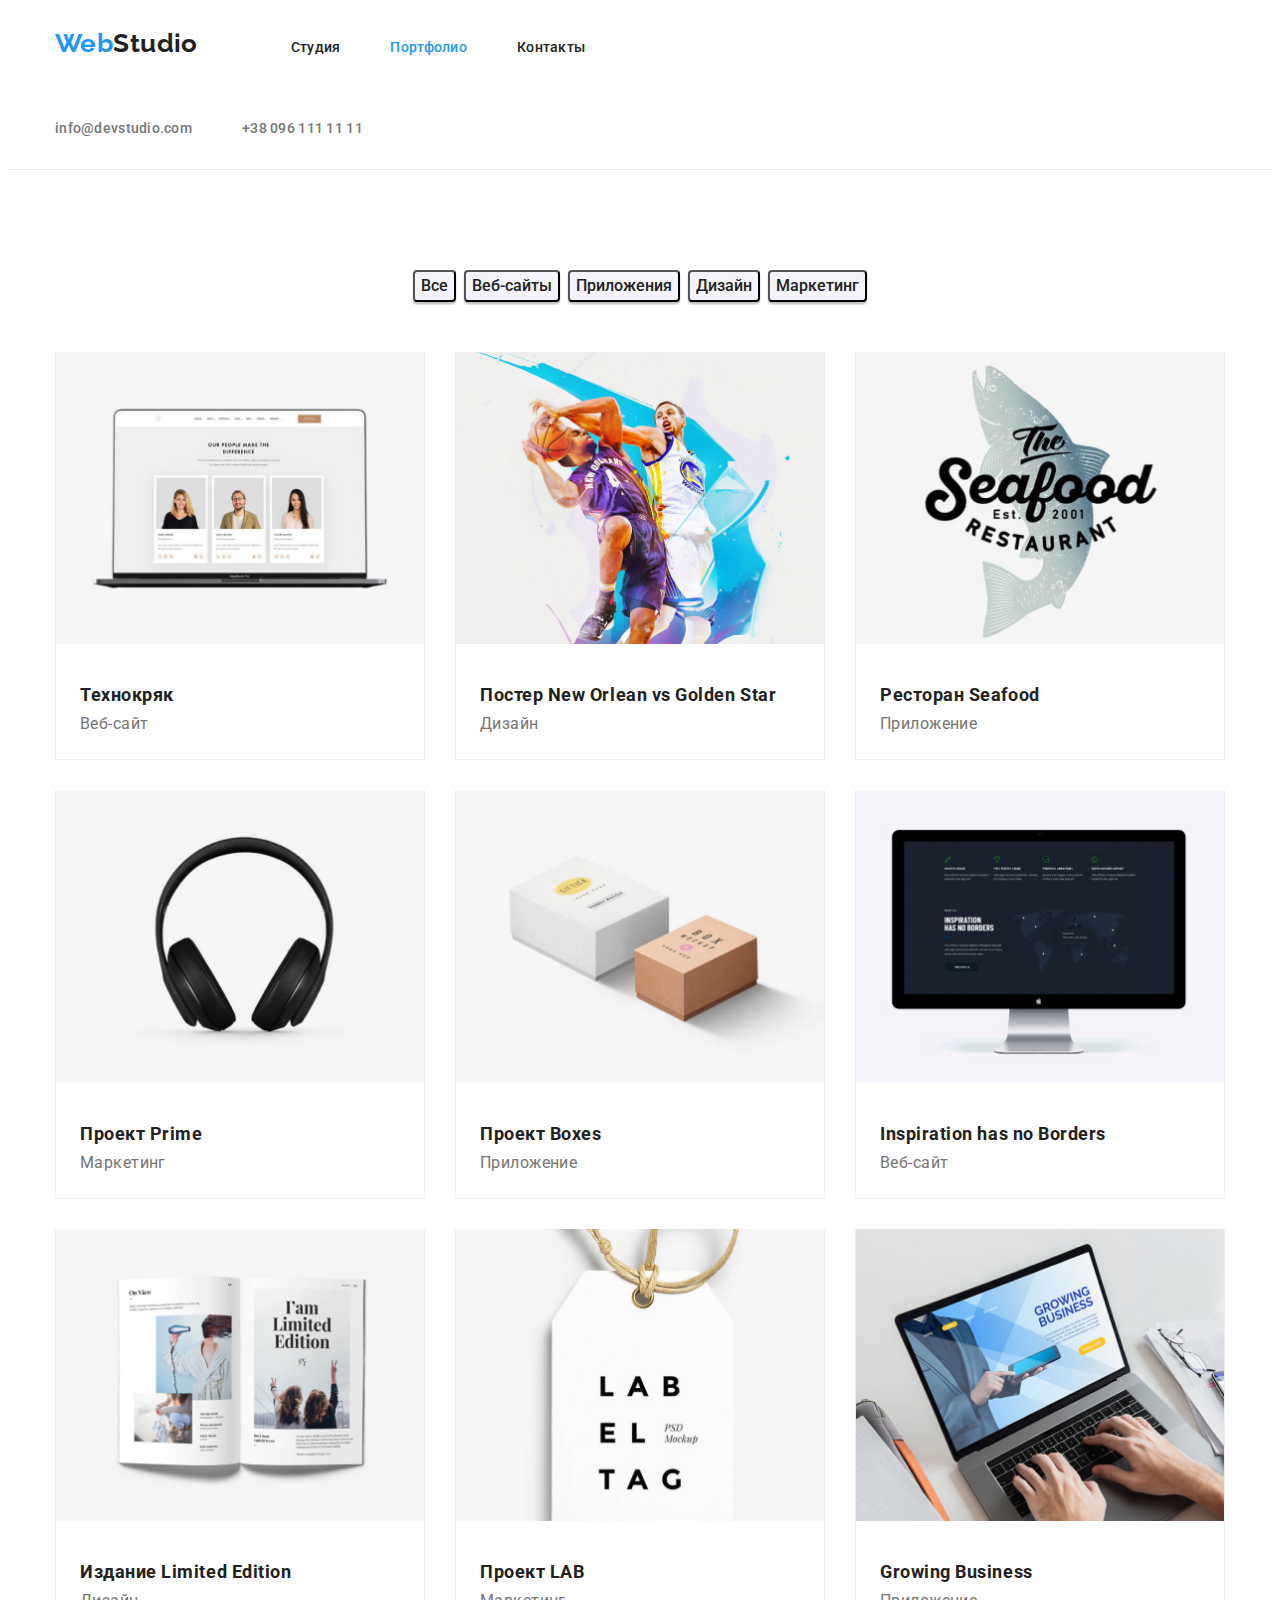
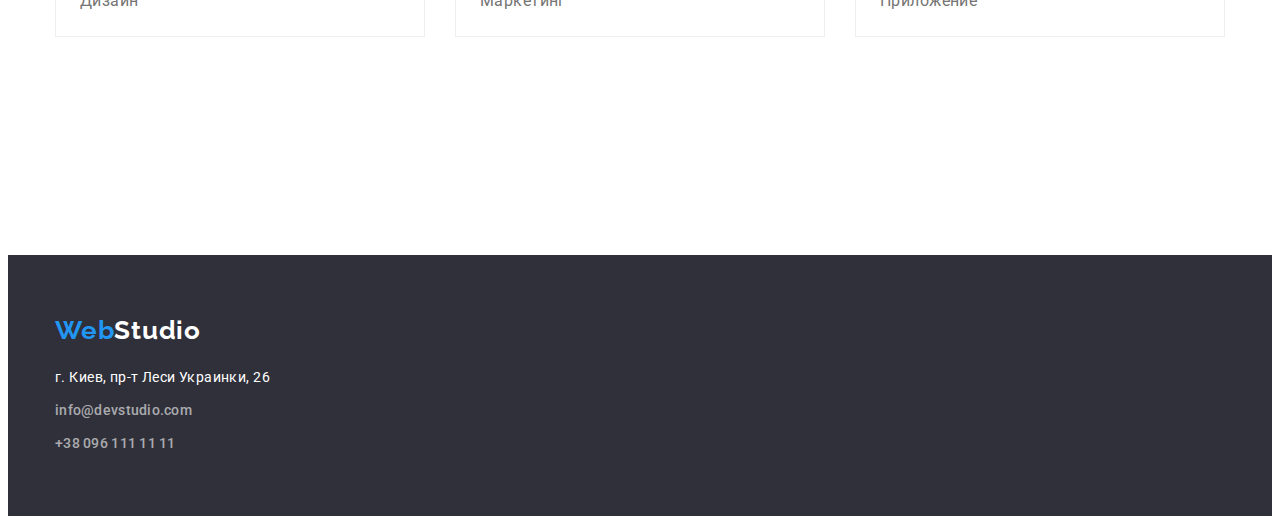
==== commit d7b31836: "дз 3 16.04" ====
--- a/portfolio.html
+++ b/portfolio.html
@@ -51,70 +51,86 @@
                         <button type="button" class="button-portfolio">Маркетинг</button>
                     </li>
                 </ul>
-            </div>
-            <div class="container">
                 <ul class="portfolio-examples list">
                     <li class="portfolio-item">
                         <a>
                             <img src="./images/portfolio1.jpg" alt="Веб-сайт" width="370" height="294">
-                            <h2 class="secondary-title portfolio">Технокряк</h2>
-                            <p>Веб-сайт</p>
+                            <div class="names">
+                                <h2 class="secondary-title portfolio">Технокряк</h2>
+                                <p>Веб-сайт</p>
+                            </div>
                         </a>
                     </li>
                     <li class="portfolio-item">
                         <a>
                             <img src="./images/portfolio2.jpg" alt="Дизайн постера" width="370" height="294">
-                            <h2 class="secondary-title portfolio">Постер New Orlean vs Golden Star</h2>
-                            <p>Дизайн</p>
+                            <div class="names">
+                                <h2 class="secondary-title portfolio">Постер New Orlean vs Golden Star</h2>
+                                <p>Дизайн</p>
+                            </div>
                         </a>
                     </li>
                     <li class="portfolio-item">
                         <a>
                             <img src="./images/portfolio3.jpg" alt="Лого ресторана" width="370" height="294">
-                            <h2 class="secondary-title portfolio">Ресторан Seafood</h2>
-                            <p>Приложение</p>
+                            <div class="names">
+                                <h2 class="secondary-title portfolio">Ресторан Seafood</h2>
+                                <p>Приложение</p>
+                            </div>
                         </a>
                     </li>
                     <li class="portfolio-item">
                         <a>
                             <img src="./images/portfolio4.jpg" alt="Наушники" width="370" height="294">
-                            <h2 class="secondary-title portfolio">Проект Prime</h2>
-                            <p>Маркетинг</p>
+                            <div class="names">
+                                <h2 class="secondary-title portfolio">Проект Prime</h2>
+                                <p>Маркетинг</p>
+                            </div>
                         </a>
                     </li>
                     <li class="portfolio-item">
                         <a>
                             <img src="./images/portfolio5.jpg" alt="Две коробки" width="370" height="294">
-                            <h2 class="secondary-title portfolio">Проект Boxes</h2>
-                            <p>Приложение</p>
+                            <div class="names">
+                                <h2 class="secondary-title portfolio">Проект Boxes</h2>
+                                <p>Приложение</p>
+                            </div>
                         </a>
                     </li>
                     <li class="portfolio-item">
                         <a>
                             <img src="./images/portfolio6.jpg" alt="Веб-сайт на экране" width="370" height="294">
-                            <h2 class="secondary-title portfolio" lang="en">Inspiration has no Borders</h2>
-                            <p>Веб-сайт</p>
+                            <div class="names">
+                                <h2 class="secondary-title portfolio" lang="en">Inspiration has no Borders</h2>
+                                <p>Веб-сайт</p>
+                            </div>
                         </a>
                     </li>
                     <li class="portfolio-item">
                         <a>
                             <img src="./images/portfolio7.jpg" alt="Книга с илюстрациями" width="370" height="294">
-                            <h2 class="secondary-title portfolio">Издание Limited Edition</h2>
-                            <p>Дизайн</p>
+                            <div class="names">
+                                <h2 class="secondary-title portfolio">Издание Limited Edition</h2>
+                                <p>Дизайн</p>
+                            </div>
                         </a>
                     </li>
                     <li class="portfolio-item">
                         <a>
                             <img src="./images/portfolio8.jpg" alt="Лого проекта" width="370" height="294">
-                            <h2 class="secondary-title portfolio">Проект LAB</h2>
-                            <p>Маркетинг</p>
+                            <div class="names">
+                                <h2 class="secondary-title portfolio">Проект LAB</h2>
+                                <p>Маркетинг</p>
+                            </div>
                         </a>
                     </li>
                     <li class="portfolio-item">
                         <a>
                             <img src="./images/portfolio9.jpg" alt="Экран с видом приложения" width="370" height="294">
-                            <h2 class="secondary-title portfolio" lang="en">Growing Business</h2>
-                            <p>Приложение</p>
+                            <div class="names">
+                                <h2 class="secondary-title portfolio" lang="en">Growing Business</h2>
+                                <p>Приложение</p>
+                            </div>
                         </a>
                     </li>
                 </ul>
@@ -122,14 +138,18 @@
         </section>
     </main>
     <footer class="page-footer">
-        <a href="/" class="logo-footer"> <span class="logo-first-part">Web</span>Studio</a>
-        <address>
-            <ul class="address list">
-                <li><p>г. Киев, пр-т Леси Украинки, 26</p></li>
-                <li><a href="mailto:info@devstudio.com" class="link">info@devstudio.com</a></li>
-                <li><a href="tel:+380961111111" class="link">+38 096 111 11 11</a></li>
-            </ul>
-        </address>
+        <div class="container">
+            <a href="/" class="logo-footer"> <span class="logo-first-part">Web</span>Studio</a>
+            <address>
+                <ul class="address list">
+                    <li>
+                        <p>г. Киев, пр-т Леси Украинки, 26</p>
+                    </li>
+                    <li><a href="mailto:info@devstudio.com" class="primary-button">info@devstudio.com</a></li>
+                    <li><a href="tel:+380961111111" class="primary-button">+38 096 111 11 11</a></li>
+                </ul>
+            </address>
+        </div>
     </footer>
 </body>
 </html>--- a/css/style.css
+++ b/css/style.css
@@ -27,37 +27,42 @@
 }
 
 body {
-  margin: 0;
-  width: 1600px;
+  
   color: var(--primary-text-color);
   background: var(--main-background-color);
   font-family: Roboto, sans-serif;
   font-size: 14px;
   letter-spacing: 0.03em;
-  
-}
-
-ul,
+
+}
+
+h1,
+h2,
+h3,
 p {
   margin: 0;
-}
-
+  padding: 0;
+}
+
+ul {
+  list-style: none;
+  margin: 0;
+  padding: 0;
+}
 .page-header {
-  border: 1px solid #ECECEC;
+  border-bottom: 1px solid #ECECEC;;
   background: var(--main-background-color);
 }
 
-.container.header {
-  display: flex;
-  justify-content: center;
+.container {
   width: 1200px;
   padding-left: 15px;
   padding-right: 15px;
   margin-left: auto;
   margin-right: auto;
-  margin-bottom: 0;
-  align-items: center;
-} 
+}
+
+
 
 nav {
   display: flex;
@@ -163,20 +168,19 @@
   padding-bottom: 32px;
   
 }
-
-.main-nav {
-  background-color: aquamarine;
-  display: co;
+/*.main-nav {
   align-items: center;
   width: 1200px;
   padding-left: 15px;
   padding-right: 15px;
-}
+}*/
 
 /*Hero section*/
 
 .hero-section {
   padding-top: 200px;
+  padding-bottom: 200px;
+  text-align: center;
   background: var(--grey-background-color);
 }
 
@@ -184,9 +188,8 @@
   display: inline-block;
   margin-top: 0;
   margin-bottom: 30px;
-  margin-left: 452px;
-  margin-right: 452px;
-  text-align: center;
+  margin-left: auto;
+  margin-right: auto;
 
   color: var(--main-background-color);
   font-weight: 900;
@@ -194,17 +197,14 @@
   line-height: 1.36;
   text-align: center;
   letter-spacing: 0.06em;
-  text-transform: uppercase;
   width: 696px;
 }
 
 .secondary-button {
-  margin-bottom: 200px;
-  margin-left: 700px;
-  margin-right: 700px;
+  align-items: center;
+  text-align: center;
   cursor: pointer;
-  border-radius: 4px;
-  
+
   color: var(--main-background-color);
   background-color: var(--accent-color);
   font-family: inherit;
@@ -212,6 +212,12 @@
   font-size: 16px;
   line-height: 1.88;
   letter-spacing: 0.06em;
+
+  width: 200px;
+  height: 50px;
+  border-radius: 4px;
+  box-shadow: 0px 4px 4px rgba(0, 0, 0, 0.15);
+
 }
 
 .secondary-button:hover{
@@ -222,18 +228,9 @@
 
 /*Other sections*/
 
-.main-section.points {
+.main-section {
   padding-top: 94px;
-}
-
-.container {
-  display: flex;
-  justify-content: center;
-  width: 1200px;
-  padding-left: 15px;
-  padding-right: 15px;
-  margin-left: auto;
-  margin-right: auto;
+  padding-bottom: 94px;
 }
 
 .secondary-title, .third-title {
@@ -257,10 +254,15 @@
   margin-right: 30px;
 }
 
+.activity {
+  padding-top: 0;
+}
+
 .main-section .second-item {
   line-height: 1.71;
-  margin-bottom: 94px;
-}
+  margin-bottom: 0;
+}
+
 
 .main-section .point {
   display: flex;
@@ -278,7 +280,6 @@
   margin-right: 0;
 }
 .secondary-title {
-  
   font-weight: 700;
   font-size: 36px;
   line-height: 1.17;
@@ -288,21 +289,22 @@
   margin-bottom: 50px;
   margin-left: auto;
   margin-right: auto;
- /*margin-left: 612px;
-margin-right: 612px;
-padding-top: 94px;*/
+
 }
 
 .list.works {
-  padding: 0;
-  display: flex;
-  margin-left: auto;
-  margin-right: auto;
+  display: flex;
+
+}
+
+img {
+  display: block;
+  max-width: 100%;
+  height: auto;
 }
 
 .list img {
   margin-right: 30px;
-  margin-bottom:30px;
 }
 
 /*Fourth section*/
@@ -313,10 +315,10 @@
 }
 
 .secondary-title.studiia {
- margin-top: 0;
+ text-align: center;
  margin-bottom: 50px;
- margin-left: 668px;
- margin-right: 668px;
+margin-left: auto;
+margin-right: auto;
  width: 264px;
 
 }
@@ -328,6 +330,11 @@
 
 .team-list li {
   margin-bottom: 94px;
+  box-shadow: 0px 1px 3px rgba(0, 0, 0, 0.12),
+  0px 1px 1px rgba(0, 0, 0, 0.14),
+  0px 2px 1px rgba(0, 0, 0, 0.2);
+  border-radius: 0px 0px 4px 4px;
+  
 }
 
 .employee {
@@ -341,6 +348,14 @@
 
 .employee:last-child {
   margin-right: 0;
+}
+
+.profession {
+ padding-top: 30px;
+ padding-bottom: 30px;
+/*margin-top: 30px;
+margin-bottom: 30px;*/
+ text-align: center;
 }
 
 .fourth-section .third-title {
@@ -363,6 +378,7 @@
 
 .page-footer {
   padding-top: 60px;
+  padding-bottom: 60px;
   background: var(--grey-background-color);
 }
 
@@ -372,10 +388,8 @@
   font-size: 26px;
   line-height: 1.19;
   letter-spacing: 0.03em;
-  width: 145px;
   margin-bottom: 20px;
-  margin-left: 215px;
-  margin-right: 1240px;
+  
   color: var(--main-background-color);
   font-family: Raleway, sans-serif;
 }
@@ -385,13 +399,6 @@
 
 }
 
-.address {
-  padding-left: 0;
-  margin-top: 0;
-  margin-left: 215px;
-  margin-right: 1154px;
-  padding-bottom: 60px;
-}
 .address li:not(:last-child){
   margin-bottom: 9px;
 }
@@ -422,7 +429,12 @@
   line-height: 1.62;
   text-align: center;
   
-}
+  box-shadow: 0px 3px 1px rgba(0, 0, 0, 0.1),
+  0px 1px 2px rgba(0, 0, 0, 0.08),
+  0px 2px 2px rgba(0, 0, 0, 0.12);
+  border-radius: 4px;
+}
+
 .list.portfolio {
   display: flex;
   justify-content: center;
@@ -433,8 +445,8 @@
 }
 
 .work-list {
-  margin-right: 30px;
-  margin-bottom: 56px;
+  margin-right: 8px;
+  margin-bottom: 50px;
   border-radius: 4px;
 }
 .work-list:last-child{
@@ -455,7 +467,9 @@
   margin-right: 30px;
   margin-bottom: 30px;
   width: 370px;
-  border: 1px solid #EEEEEE
+  border-left: 1px solid #EEEEEE;
+  border-right: 1px solid #EEEEEE;
+  border-bottom: 1px solid #EEEEEE;
 }
 
 .portfolio-item:nth-child(3n){
@@ -468,8 +482,14 @@
   margin-bottom: 20px;
 }
 
+.names {
+  padding-left: 24px;
+  padding-right: 24px;
+  padding-top: 20px;
+  padding-bottom: 20px;
+}
+
 .portfolio-examples li {
-  width: 370px;
   background: var(--main-background-color);
 }
 
@@ -483,10 +503,6 @@
 .portfolio-examples p {
   font-size: 16px;
   line-height: 1.88;
-  margin-bottom: 20px;
-  margin-left: 24px;
- 
-  width: 322px;
 }
  
 .secondary-title.portfolio {
@@ -494,10 +510,9 @@
   font-weight: 700;
   font-size: 18px;
   line-height: 1.17;
-  width: 322px;
-  margin-top: 0;
   margin-bottom: 4px;
   text-align: left;
+  letter-spacing: 0.03em;
 }
 
 .button-portfolio:hover {
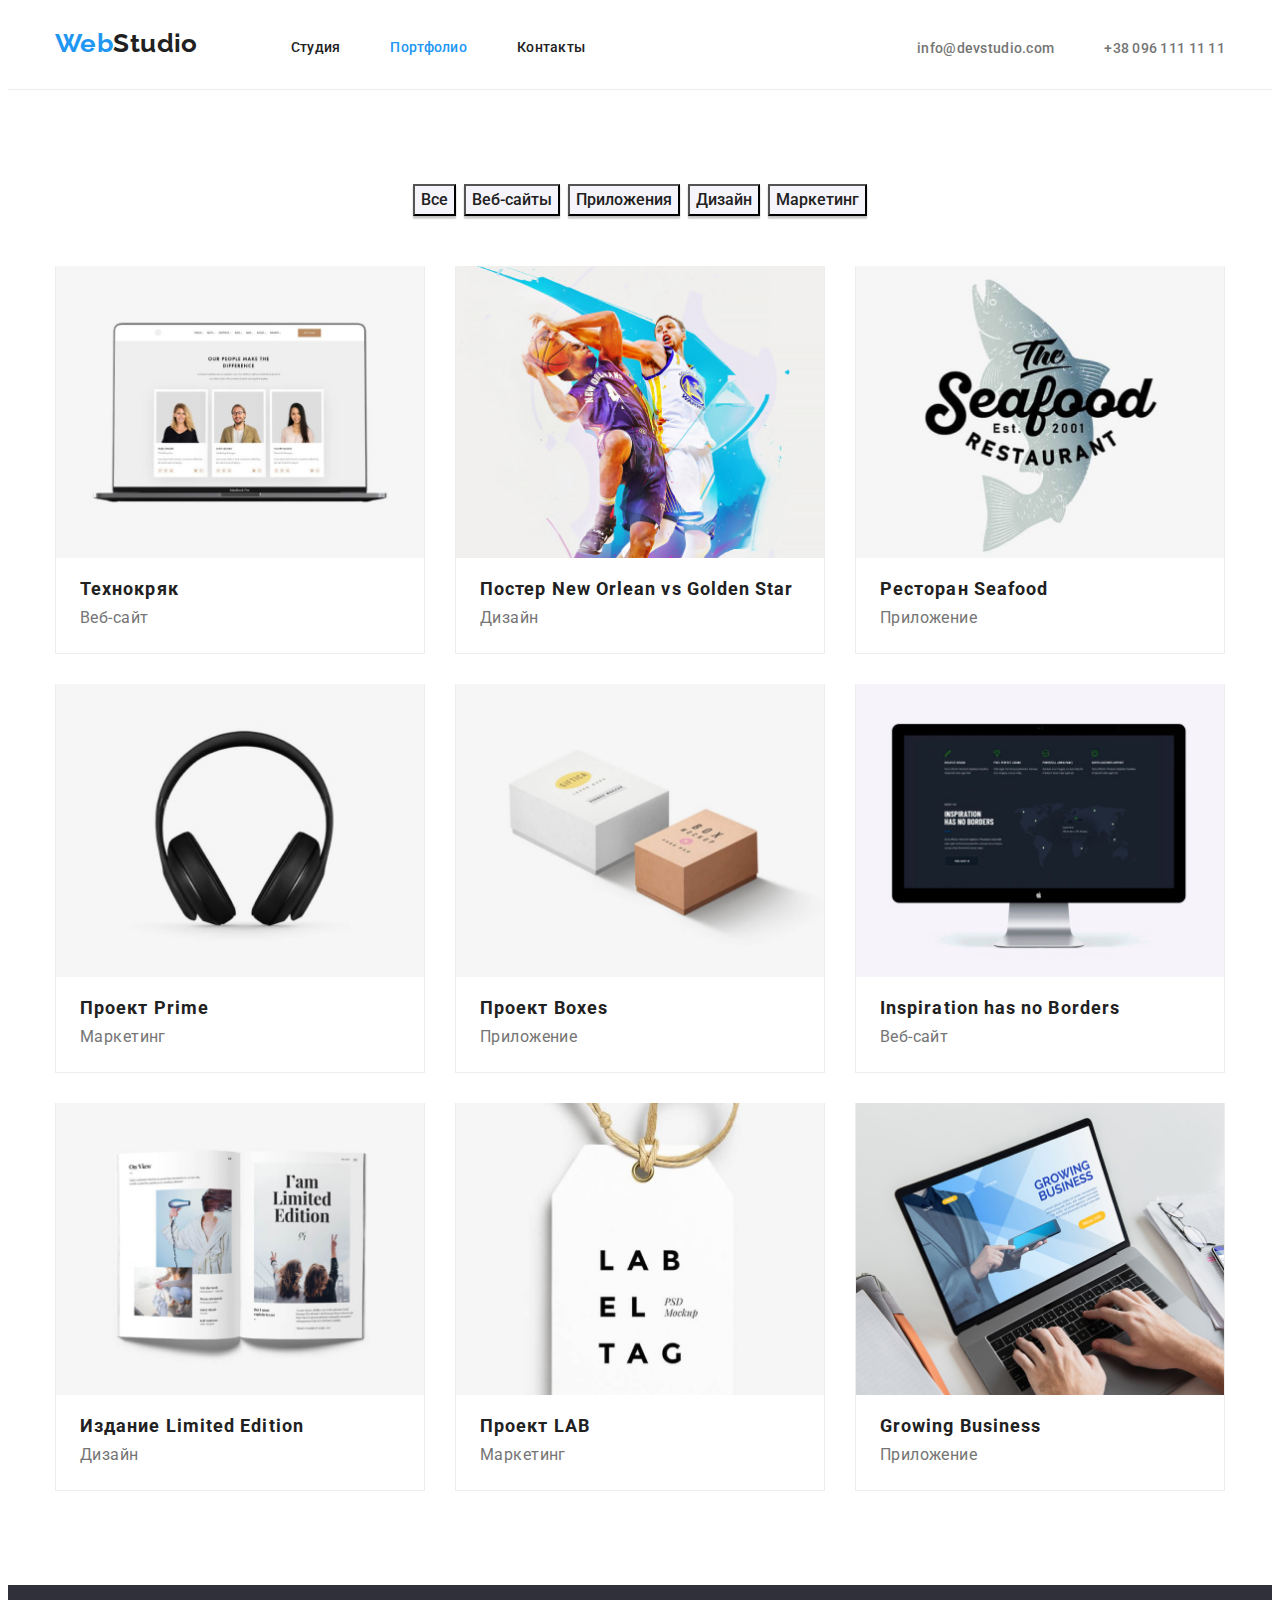
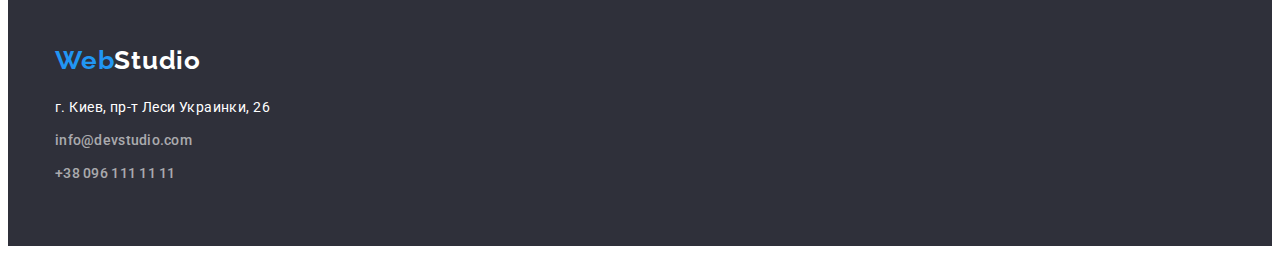
==== commit f5775b2e: "18/04" ====
--- a/portfolio.html
+++ b/portfolio.html
@@ -15,7 +15,7 @@
 </head>
 <body>
     <header class="page-header">
-                    <div class="container">
+                    <div class="container leader">
                         <nav>
                             <a href="./index.html" class="logo-header"><span class="logo-first-part">Web</span>Studio</a>
                             <ul class="site-nav list">
@@ -31,7 +31,7 @@
                     </div>
     </header>
     <main>
-        <section class="main-section portfolio">
+        <section class="main-section portfolio section">
             <h1 hidden>Все виды работ</h1>
             <div class="container">
                 <ul class="list portfolio">
--- a/css/style.css
+++ b/css/style.css
@@ -27,13 +27,13 @@
 }
 
 body {
-  
+
   color: var(--primary-text-color);
   background: var(--main-background-color);
   font-family: Roboto, sans-serif;
   font-size: 14px;
   letter-spacing: 0.03em;
-
+  
 }
 
 h1,
@@ -49,6 +49,11 @@
   margin: 0;
   padding: 0;
 }
+
+.section {
+  padding-top: 94px;
+  padding-bottom: 94px;
+}
 .page-header {
   border-bottom: 1px solid #ECECEC;;
   background: var(--main-background-color);
@@ -62,7 +67,9 @@
   margin-right: auto;
 }
 
-
+.leader {
+  display: flex;
+}
 
 nav {
   display: flex;
@@ -168,7 +175,7 @@
   padding-bottom: 32px;
   
 }
-/*.main-nav {
+/*.main-nav {;
   align-items: center;
   width: 1200px;
   padding-left: 15px;
@@ -185,8 +192,7 @@
 }
 
 .hero-title {
-  display: inline-block;
-  margin-top: 0;
+
   margin-bottom: 30px;
   margin-left: auto;
   margin-right: auto;
@@ -196,6 +202,7 @@
   font-size: 44px;
   line-height: 1.36;
   text-align: center;
+  text-transform: uppercase;
   letter-spacing: 0.06em;
   width: 696px;
 }
@@ -212,10 +219,9 @@
   font-size: 16px;
   line-height: 1.88;
   letter-spacing: 0.06em;
-
+  border: none;
   width: 200px;
   height: 50px;
-  border-radius: 4px;
   box-shadow: 0px 4px 4px rgba(0, 0, 0, 0.15);
 
 }
@@ -233,10 +239,6 @@
   padding-bottom: 94px;
 }
 
-.secondary-title, .third-title {
-  color: var(--title-text-color);
-}
-
 .main-section .third-title {
   font-weight: 700;
   font-size: 14px;
@@ -246,28 +248,25 @@
 }
 
 .third-title {
+  color: var(--title-text-color);
   margin-top: 0;
   margin-bottom: 10px;
 }
 
-.third-title:not(:last-child) {
-  margin-right: 30px;
-}
-
 .activity {
+
   padding-top: 0;
 }
 
 .main-section .second-item {
   line-height: 1.71;
-  margin-bottom: 0;
+
 }
 
 
 .main-section .point {
   display: flex;
- margin-left: 0;
- padding-left: 0;
+
 }
 
 .specifics {
@@ -280,16 +279,12 @@
   margin-right: 0;
 }
 .secondary-title {
+  color: var(--title-text-color);
   font-weight: 700;
   font-size: 36px;
   line-height: 1.17;
   text-align: center;
-  width: 376px;
-  margin-top: 0;
   margin-bottom: 50px;
-  margin-left: auto;
-  margin-right: auto;
-
 }
 
 .list.works {
@@ -303,33 +298,28 @@
   height: auto;
 }
 
-.list img {
-  margin-right: 30px;
-}
+.photos:not(:last-child) {
+  margin-right: 30px ;
+}
+
 
 /*Fourth section*/
 
 .fourth-section {
-  padding-top: 94px;
   background: var(--secondary-white-background-color);
 }
 
 .secondary-title.studiia {
  text-align: center;
  margin-bottom: 50px;
-margin-left: auto;
-margin-right: auto;
- width: 264px;
 
 }
 
 .team-list {
   display: flex;
-  padding:0;
 }
 
 .team-list li {
-  margin-bottom: 94px;
   box-shadow: 0px 1px 3px rgba(0, 0, 0, 0.12),
   0px 1px 1px rgba(0, 0, 0, 0.14),
   0px 2px 1px rgba(0, 0, 0, 0.2);
@@ -338,9 +328,7 @@
 }
 
 .employee {
-  padding-top: 0;
-  width: 270px;
-  margin-top: 0;
+
   margin-right: 30px;
   background: var(--main-background-color);
   text-align: center;
@@ -362,7 +350,6 @@
   font-weight: 500;
   font-size: 16px;
   line-height: 1.19;
-  margin-top: 0;
   margin-bottom: 10px;
 }
 
@@ -415,9 +402,7 @@
 
 /*Portfolio*/
 
-.main-section.portfolio {
-  padding-top: 100px;
-}
+
 .button-portfolio {
   cursor: pointer;
 
@@ -432,13 +417,13 @@
   box-shadow: 0px 3px 1px rgba(0, 0, 0, 0.1),
   0px 1px 2px rgba(0, 0, 0, 0.08),
   0px 2px 2px rgba(0, 0, 0, 0.12);
-  border-radius: 4px;
+  
 }
 
 .list.portfolio {
   display: flex;
   justify-content: center;
-  padding-left: 0;
+  margin-bottom: 50px;
   margin-left: auto;
   margin-right: auto;
 
@@ -446,7 +431,6 @@
 
 .work-list {
   margin-right: 8px;
-  margin-bottom: 50px;
   border-radius: 4px;
 }
 .work-list:last-child{
@@ -456,33 +440,29 @@
 .portfolio-examples.list {
   display: flex;
   flex-wrap: wrap;
-  justify-content: center;
-  padding: 0;
-  margin-bottom: 94px;
+  list-style: none;
+  margin-right: -30px;
+  margin-bottom: -30px;
 
 }
 
 .portfolio-item {
-  margin-top: 0;
+  flex-basis: calc((100% - 90px) / 3);
   margin-right: 30px;
   margin-bottom: 30px;
-  width: 370px;
   border-left: 1px solid #EEEEEE;
   border-right: 1px solid #EEEEEE;
   border-bottom: 1px solid #EEEEEE;
+  background: #FFFFFF;
 }
 
 .portfolio-item:nth-child(3n){
   margin-right: 0px;
 }
 
-.portfolio-item img {
-  margin-right: 0;
-  width: 370px;
-  margin-bottom: 20px;
-}
 
 .names {
+
   padding-left: 24px;
   padding-right: 24px;
   padding-top: 20px;
@@ -512,7 +492,7 @@
   line-height: 1.17;
   margin-bottom: 4px;
   text-align: left;
-  letter-spacing: 0.03em;
+  letter-spacing: 0.06em;
 }
 
 .button-portfolio:hover {
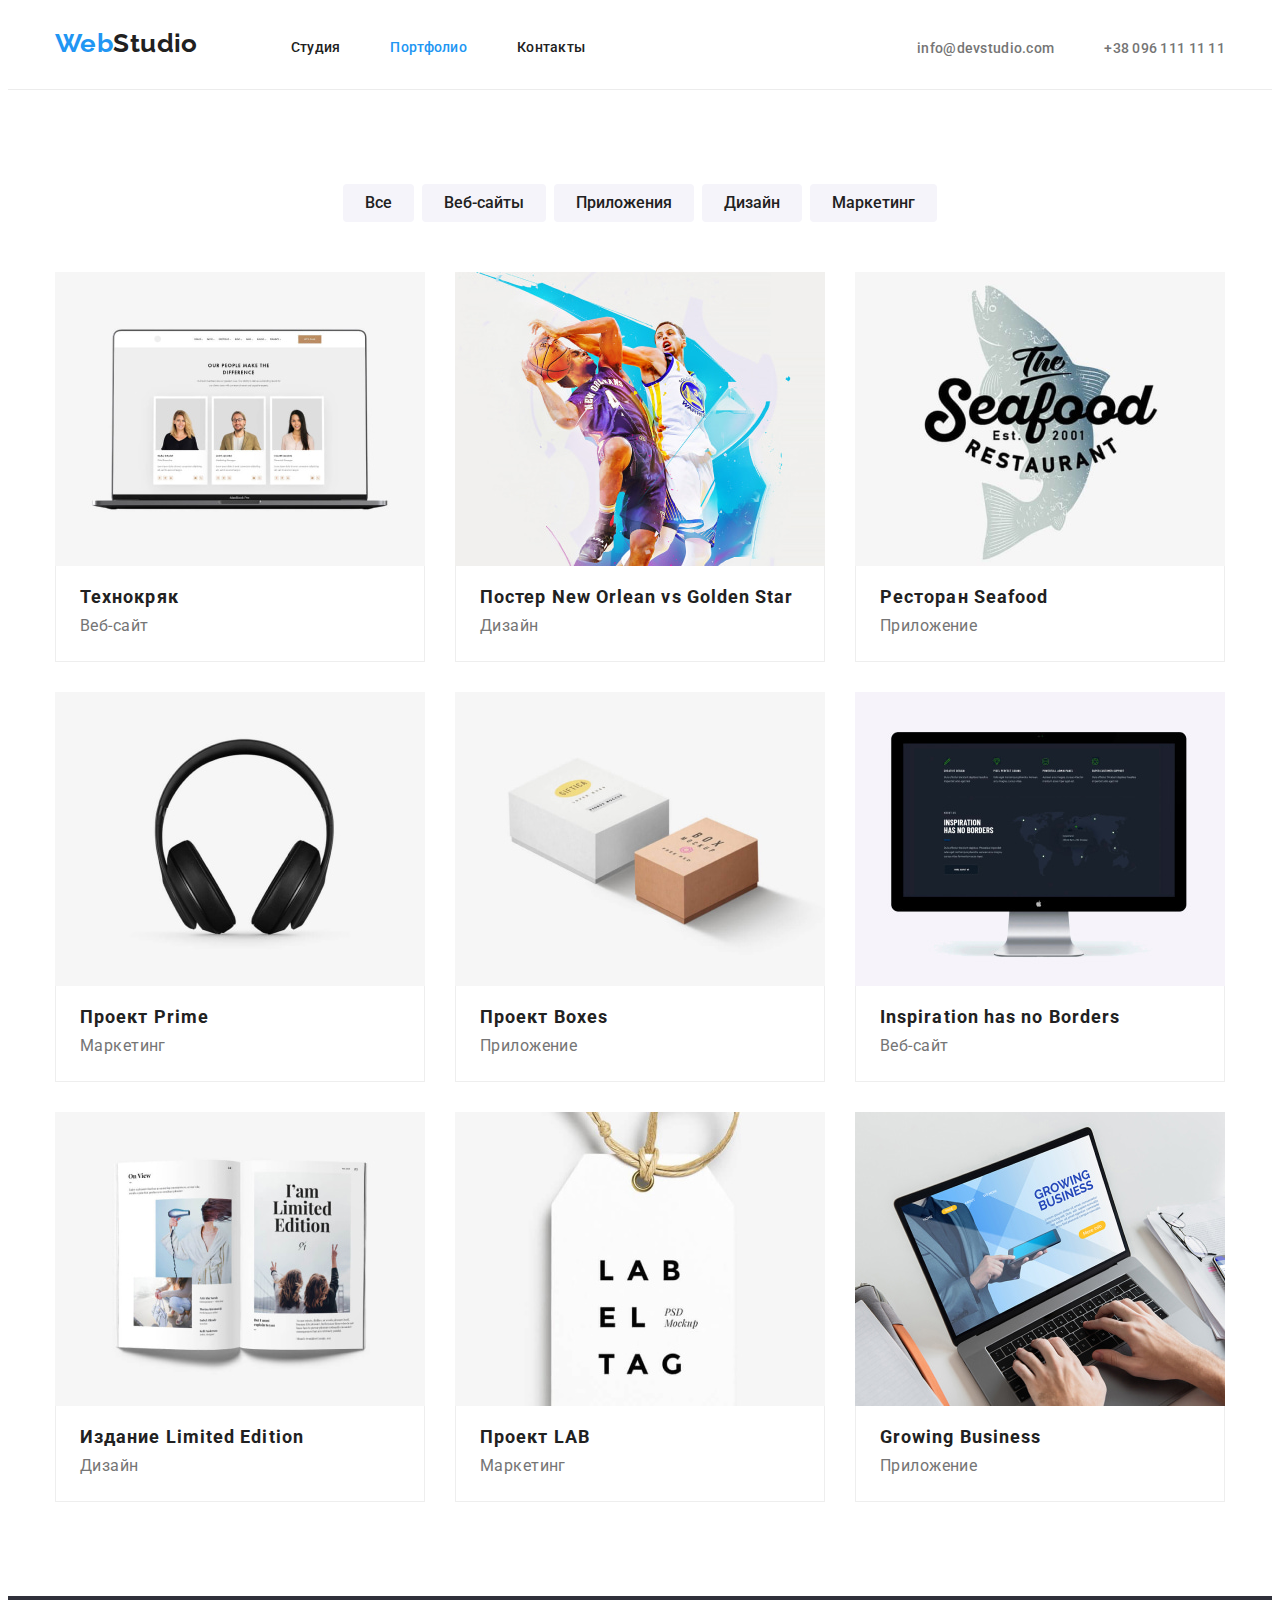
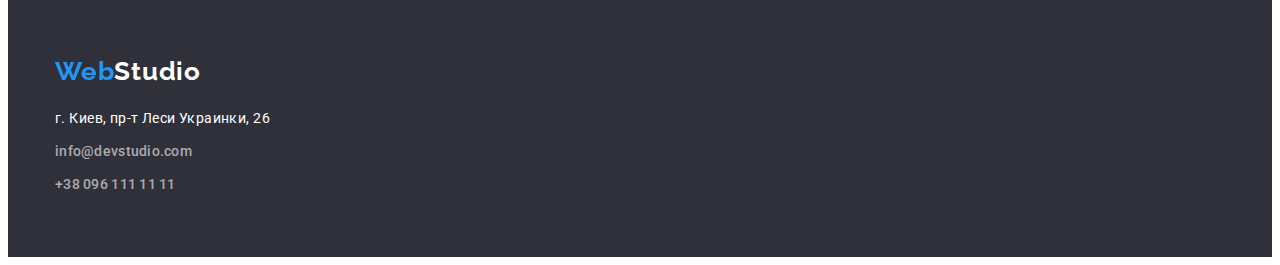
==== commit 19d1b59f: "19/04" ====
--- a/portfolio.html
+++ b/portfolio.html
@@ -32,8 +32,8 @@
     </header>
     <main>
         <section class="main-section portfolio section">
-            <h1 hidden>Все виды работ</h1>
             <div class="container">
+                <h1 hidden>Все виды работ</h1>
                 <ul class="list portfolio">
                     <li class="work-list">
                         <button type="button" class="button-portfolio">Все</button>
--- a/css/style.css
+++ b/css/style.css
@@ -54,6 +54,7 @@
   padding-top: 94px;
   padding-bottom: 94px;
 }
+
 .page-header {
   border-bottom: 1px solid #ECECEC;;
   background: var(--main-background-color);
@@ -165,6 +166,7 @@
   font-size: 14;
   line-height: 1.14;
   letter-spacing: 0.02em;
+  
 }
 
 .primary-button:hover,
@@ -220,6 +222,7 @@
   line-height: 1.88;
   letter-spacing: 0.06em;
   border: none;
+  border-radius: 4px;
   width: 200px;
   height: 50px;
   box-shadow: 0px 4px 4px rgba(0, 0, 0, 0.15);
@@ -413,10 +416,9 @@
   font-size: 16px;
   line-height: 1.62;
   text-align: center;
-  
-  box-shadow: 0px 3px 1px rgba(0, 0, 0, 0.1),
-  0px 1px 2px rgba(0, 0, 0, 0.08),
-  0px 2px 2px rgba(0, 0, 0, 0.12);
+  border-radius: 4px;
+  border: none;
+  padding: 6px 22px;
   
 }
 
@@ -447,12 +449,8 @@
 }
 
 .portfolio-item {
-  flex-basis: calc((100% - 90px) / 3);
   margin-right: 30px;
   margin-bottom: 30px;
-  border-left: 1px solid #EEEEEE;
-  border-right: 1px solid #EEEEEE;
-  border-bottom: 1px solid #EEEEEE;
   background: #FFFFFF;
 }
 
@@ -467,6 +465,9 @@
   padding-right: 24px;
   padding-top: 20px;
   padding-bottom: 20px;
+  border-left: 1px solid #EEEEEE;
+  border-right: 1px solid #EEEEEE;
+  border-bottom: 1px solid #EEEEEE;
 }
 
 .portfolio-examples li {
